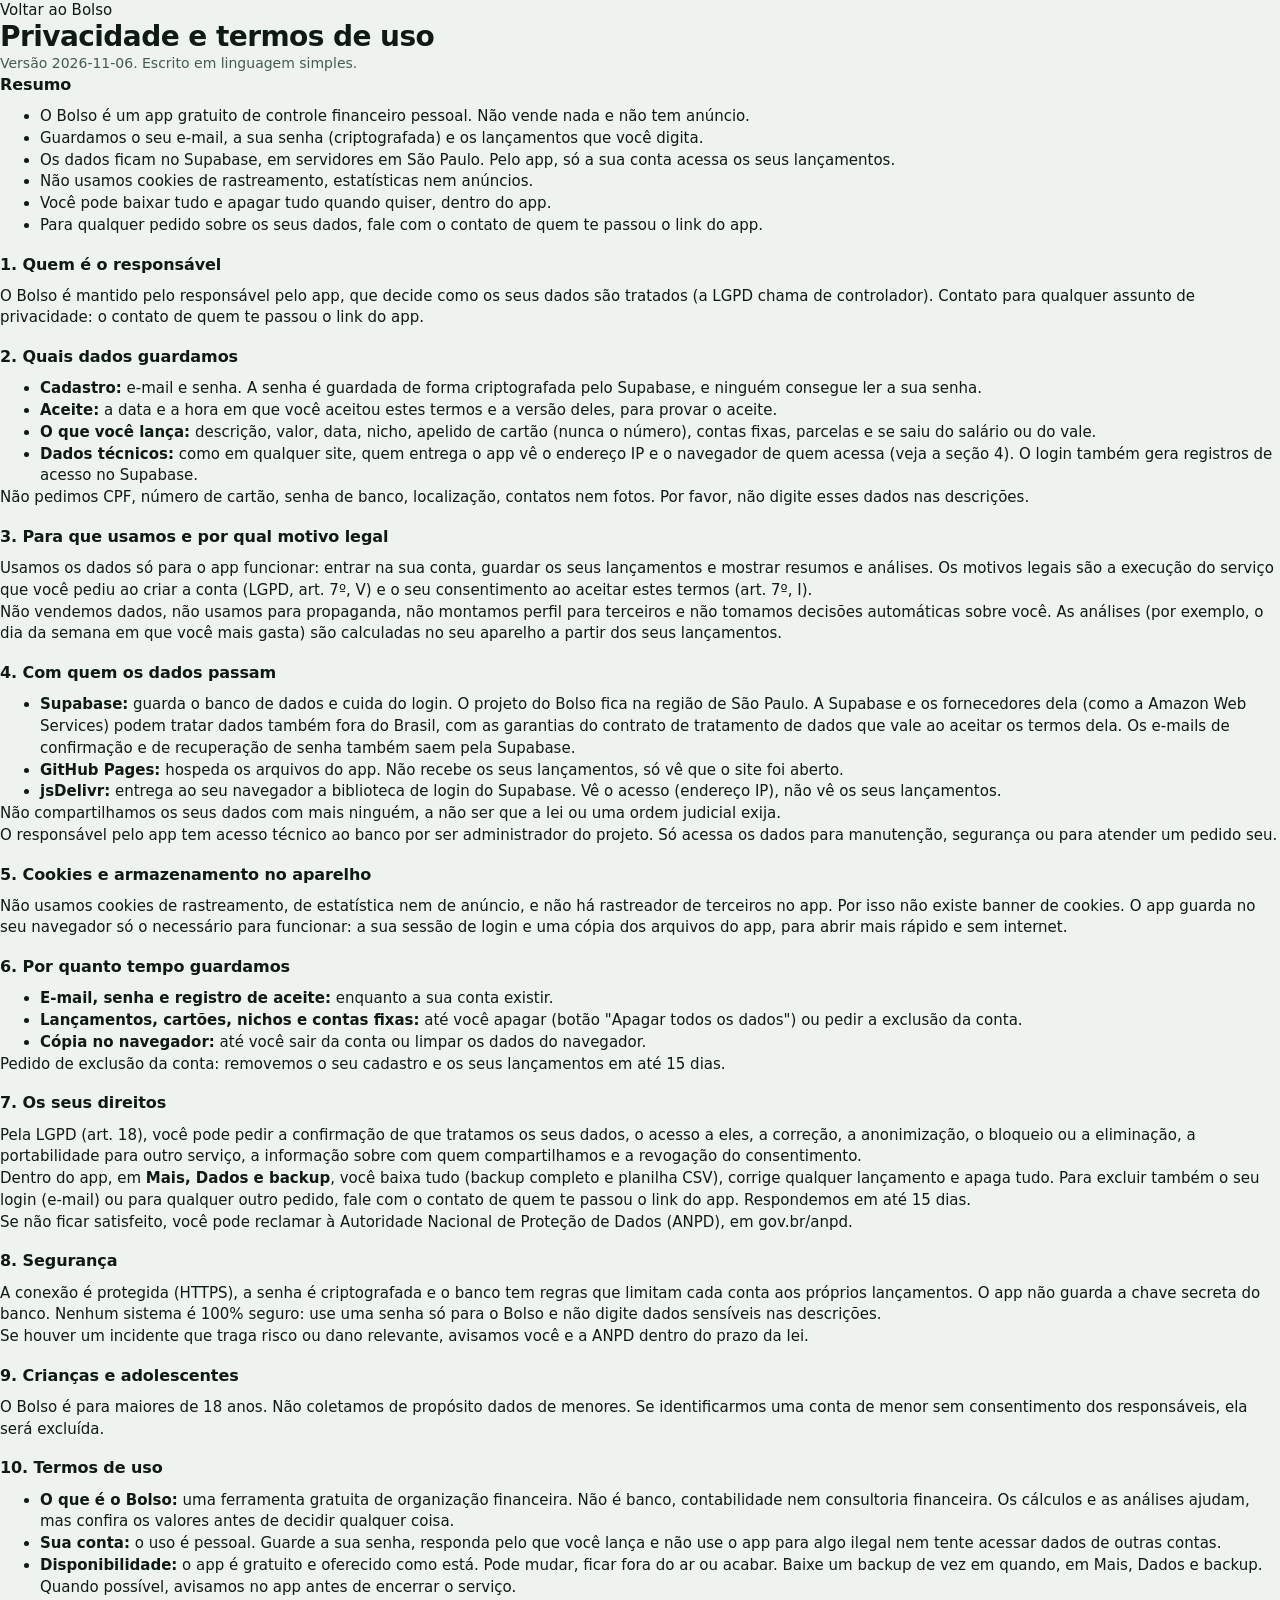
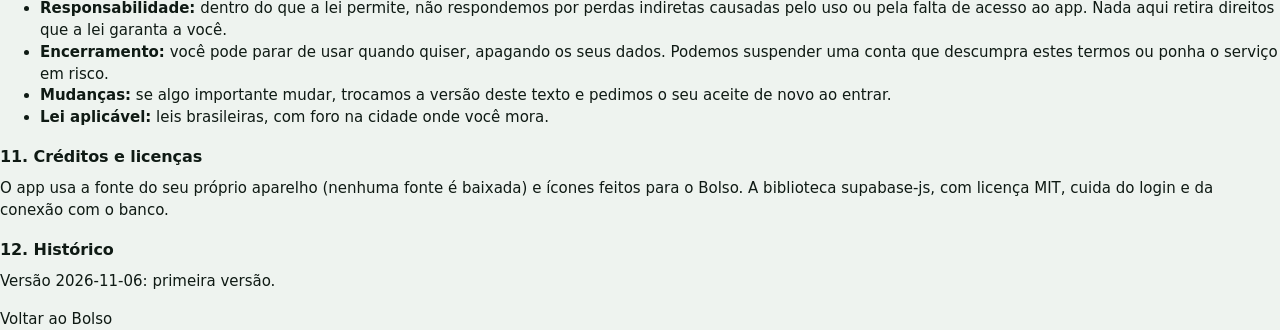
==== privacidade.html @ 1dc24808 "Privacidade e termos de uso: página nova Política de privacidade e termos em linguagem simples, com " ====
<!doctype html>
<html lang="pt-BR">
<head>
  <meta charset="utf-8">
  <meta name="viewport" content="width=device-width, initial-scale=1, viewport-fit=cover">
  <title>Privacidade e termos de uso, Bolso</title>
  <meta name="description" content="Como o Bolso trata os seus dados e as regras de uso do app.">
  <meta name="theme-color" content="#eef3ef" media="(prefers-color-scheme: light)">
  <meta name="theme-color" content="#0b1410" media="(prefers-color-scheme: dark)">
  <link rel="icon" href="icons/icon.svg" type="image/svg+xml">
  <link rel="stylesheet" href="styles.css">
</head>
<body data-state="app" class="doc-page">
  <main class="doc" id="conteudo">
    <p class="doc-back"><a href="./">Voltar ao Bolso</a></p>
    <h1>Privacidade e termos de uso</h1>
    <p class="muted-text">Versão <span id="versao">2026-11-06</span>. Escrito em linguagem simples.</p>

    <section class="doc-box" aria-labelledby="resumo">
      <h2 id="resumo">Resumo</h2>
      <ul>
        <li>O Bolso é um app gratuito de controle financeiro pessoal. Não vende nada e não tem anúncio.</li>
        <li>Guardamos o seu e-mail, a sua senha (criptografada) e os lançamentos que você digita.</li>
        <li>Os dados ficam no Supabase, em servidores em São Paulo. Pelo app, só a sua conta acessa os seus lançamentos.</li>
        <li>Não usamos cookies de rastreamento, estatísticas nem anúncios.</li>
        <li>Você pode baixar tudo e apagar tudo quando quiser, dentro do app.</li>
        <li>Para qualquer pedido sobre os seus dados, fale com <span class="contato">o contato de quem te passou o link do app</span>.</li>
      </ul>
    </section>

    <section aria-labelledby="s1">
      <h2 id="s1">1. Quem é o responsável</h2>
      <p>O Bolso é mantido pelo responsável pelo app, que decide como os seus dados são tratados (a LGPD chama de controlador). Contato para qualquer assunto de privacidade: <span class="contato">o contato de quem te passou o link do app</span>.</p>
    </section>

    <section aria-labelledby="s2">
      <h2 id="s2">2. Quais dados guardamos</h2>
      <ul>
        <li><b>Cadastro:</b> e-mail e senha. A senha é guardada de forma criptografada pelo Supabase, e ninguém consegue ler a sua senha.</li>
        <li><b>Aceite:</b> a data e a hora em que você aceitou estes termos e a versão deles, para provar o aceite.</li>
        <li><b>O que você lança:</b> descrição, valor, data, nicho, apelido de cartão (nunca o número), contas fixas, parcelas e se saiu do salário ou do vale.</li>
        <li><b>Dados técnicos:</b> como em qualquer site, quem entrega o app vê o endereço IP e o navegador de quem acessa (veja a seção 4). O login também gera registros de acesso no Supabase.</li>
      </ul>
      <p>Não pedimos CPF, número de cartão, senha de banco, localização, contatos nem fotos. Por favor, não digite esses dados nas descrições.</p>
    </section>

    <section aria-labelledby="s3">
      <h2 id="s3">3. Para que usamos e por qual motivo legal</h2>
      <p>Usamos os dados só para o app funcionar: entrar na sua conta, guardar os seus lançamentos e mostrar resumos e análises. Os motivos legais são a execução do serviço que você pediu ao criar a conta (LGPD, art. 7º, V) e o seu consentimento ao aceitar estes termos (art. 7º, I).</p>
      <p>Não vendemos dados, não usamos para propaganda, não montamos perfil para terceiros e não tomamos decisões automáticas sobre você. As análises (por exemplo, o dia da semana em que você mais gasta) são calculadas no seu aparelho a partir dos seus lançamentos.</p>
    </section>

    <section aria-labelledby="s4">
      <h2 id="s4">4. Com quem os dados passam</h2>
      <ul>
        <li><b>Supabase:</b> guarda o banco de dados e cuida do login. O projeto do Bolso fica na região de São Paulo. A Supabase e os fornecedores dela (como a Amazon Web Services) podem tratar dados também fora do Brasil, com as garantias do contrato de tratamento de dados que vale ao aceitar os termos dela. Os e-mails de confirmação e de recuperação de senha também saem pela Supabase.</li>
        <li><b>GitHub Pages:</b> hospeda os arquivos do app. Não recebe os seus lançamentos, só vê que o site foi aberto.</li>
        <li><b>jsDelivr:</b> entrega ao seu navegador a biblioteca de login do Supabase. Vê o acesso (endereço IP), não vê os seus lançamentos.</li>
      </ul>
      <p>Não compartilhamos os seus dados com mais ninguém, a não ser que a lei ou uma ordem judicial exija.</p>
      <p>O responsável pelo app tem acesso técnico ao banco por ser administrador do projeto. Só acessa os dados para manutenção, segurança ou para atender um pedido seu.</p>
    </section>

    <section aria-labelledby="s5">
      <h2 id="s5">5. Cookies e armazenamento no aparelho</h2>
      <p>Não usamos cookies de rastreamento, de estatística nem de anúncio, e não há rastreador de terceiros no app. Por isso não existe banner de cookies. O app guarda no seu navegador só o necessário para funcionar: a sua sessão de login e uma cópia dos arquivos do app, para abrir mais rápido e sem internet.</p>
    </section>

    <section aria-labelledby="s6">
      <h2 id="s6">6. Por quanto tempo guardamos</h2>
      <ul>
        <li><b>E-mail, senha e registro de aceite:</b> enquanto a sua conta existir.</li>
        <li><b>Lançamentos, cartões, nichos e contas fixas:</b> até você apagar (botão "Apagar todos os dados") ou pedir a exclusão da conta.</li>
        <li><b>Cópia no navegador:</b> até você sair da conta ou limpar os dados do navegador.</li>
      </ul>
      <p>Pedido de exclusão da conta: removemos o seu cadastro e os seus lançamentos em até 15 dias.</p>
    </section>

    <section aria-labelledby="s7">
      <h2 id="s7">7. Os seus direitos</h2>
      <p>Pela LGPD (art. 18), você pode pedir a confirmação de que tratamos os seus dados, o acesso a eles, a correção, a anonimização, o bloqueio ou a eliminação, a portabilidade para outro serviço, a informação sobre com quem compartilhamos e a revogação do consentimento.</p>
      <p>Dentro do app, em <b>Mais, Dados e backup</b>, você baixa tudo (backup completo e planilha CSV), corrige qualquer lançamento e apaga tudo. Para excluir também o seu login (e-mail) ou para qualquer outro pedido, fale com <span class="contato">o contato de quem te passou o link do app</span>. Respondemos em até 15 dias.</p>
      <p>Se não ficar satisfeito, você pode reclamar à Autoridade Nacional de Proteção de Dados (ANPD), em gov.br/anpd.</p>
    </section>

    <section aria-labelledby="s8">
      <h2 id="s8">8. Segurança</h2>
      <p>A conexão é protegida (HTTPS), a senha é criptografada e o banco tem regras que limitam cada conta aos próprios lançamentos. O app não guarda a chave secreta do banco. Nenhum sistema é 100% seguro: use uma senha só para o Bolso e não digite dados sensíveis nas descrições.</p>
      <p>Se houver um incidente que traga risco ou dano relevante, avisamos você e a ANPD dentro do prazo da lei.</p>
    </section>

    <section aria-labelledby="s9">
      <h2 id="s9">9. Crianças e adolescentes</h2>
      <p>O Bolso é para maiores de 18 anos. Não coletamos de propósito dados de menores. Se identificarmos uma conta de menor sem consentimento dos responsáveis, ela será excluída.</p>
    </section>

    <section aria-labelledby="s10">
      <h2 id="s10">10. Termos de uso</h2>
      <ul>
        <li><b>O que é o Bolso:</b> uma ferramenta gratuita de organização financeira. Não é banco, contabilidade nem consultoria financeira. Os cálculos e as análises ajudam, mas confira os valores antes de decidir qualquer coisa.</li>
        <li><b>Sua conta:</b> o uso é pessoal. Guarde a sua senha, responda pelo que você lança e não use o app para algo ilegal nem tente acessar dados de outras contas.</li>
        <li><b>Disponibilidade:</b> o app é gratuito e oferecido como está. Pode mudar, ficar fora do ar ou acabar. Baixe um backup de vez em quando, em Mais, Dados e backup. Quando possível, avisamos no app antes de encerrar o serviço.</li>
        <li><b>Responsabilidade:</b> dentro do que a lei permite, não respondemos por perdas indiretas causadas pelo uso ou pela falta de acesso ao app. Nada aqui retira direitos que a lei garanta a você.</li>
        <li><b>Encerramento:</b> você pode parar de usar quando quiser, apagando os seus dados. Podemos suspender uma conta que descumpra estes termos ou ponha o serviço em risco.</li>
        <li><b>Mudanças:</b> se algo importante mudar, trocamos a versão deste texto e pedimos o seu aceite de novo ao entrar.</li>
        <li><b>Lei aplicável:</b> leis brasileiras, com foro na cidade onde você mora.</li>
      </ul>
    </section>

    <section aria-labelledby="s11">
      <h2 id="s11">11. Créditos e licenças</h2>
      <p>O app usa a fonte do seu próprio aparelho (nenhuma fonte é baixada) e ícones feitos para o Bolso. A biblioteca supabase-js, com licença MIT, cuida do login e da conexão com o banco.</p>
    </section>

    <section aria-labelledby="s12">
      <h2 id="s12">12. Histórico</h2>
      <p>Versão 2026-11-06: primeira versão.</p>
    </section>

    <p class="doc-back"><a href="./">Voltar ao Bolso</a></p>
  </main>

  <script src="config.js"></script>
  <script src="js/domain.js"></script>
  <script>
    (function () {
      var cfg = window.APP_CONFIG || {};
      var v = window.Fin && window.Fin.TERMS_VERSION;
      if (v) document.getElementById('versao').textContent = v;
      var mail = String(cfg.CONTACT_EMAIL || '').trim();
      if (/^\S+@\S+\.\S+$/.test(mail)) {
        document.querySelectorAll('.contato').forEach(function (el) {
          var a = document.createElement('a');
          a.href = 'mailto:' + mail;
          a.textContent = mail;
          el.replaceWith(a);
        });
      }
    })();
  </script>
</body>
</html>
---- styles.css ----
/* Bolso: styles.css
   Visual de extrato: números grandes, linhas finas, cartões brancos sobre fundo esverdeado.
   Verde = a marca do app. Azul = Salário, laranja = Vale. Claro e escuro seguem o ajuste do aparelho. */

:root {
  color-scheme: light dark;
  --bg: #eef3ef;
  --surface: #ffffff;
  --ink: #0f1a14;
  --ink2: #475a4e;
  --muted: #6b7d71;
  --line: #dbe5de;
  --axis: #bccbc1;
  --brand: #1d7a52;
  --on-brand: #ffffff;
  --brand-deep: #0f3d2c;
  --brand-mid: #145c3f;
  --src-salario: #2a78d6;
  --src-vale: #eb6834;
  --src-outra: #6b7d71;
  --critical: #c93434;
  --good: #17703f;
  --warn: #b8470f;
  --focus: #1d7a52;
  --shadow: 0 1px 2px rgba(15, 26, 20, .10);
}
@media (prefers-color-scheme: dark) {
  :root {
    --bg: #0b1410;
    --surface: #13201a;
    --ink: #e8f1ec;
    --ink2: #b2c4b9;
    --muted: #7f9488;
    --line: #223229;
    --axis: #2d4036;
    --brand: #46b784;
    --on-brand: #04130b;
    --brand-deep: #0a2a1f;
    --brand-mid: #145038;
    --src-salario: #3987e5;
    --src-vale: #d95926;
    --critical: #f08080;
    --good: #52c78f;
    --warn: #ec835a;
    --focus: #46b784;
    --shadow: 0 1px 2px rgba(0, 0, 0, .5);
  }
}

*, *::before, *::after { box-sizing: border-box; }
* { margin: 0; }
html { -webkit-text-size-adjust: 100%; }
body {
  font: 15px/1.45 system-ui, -apple-system, "Segoe UI", Roboto, "Helvetica Neue", sans-serif;
  background: var(--bg);
  color: var(--ink);
  min-height: 100dvh;
  overflow-x: hidden;
  -webkit-font-smoothing: antialiased;
}
button, input, select { font: inherit; color: inherit; }
button { cursor: pointer; -webkit-tap-highlight-color: transparent; }
button:disabled { cursor: default; opacity: .5; }
a { color: inherit; text-decoration: none; }
:focus-visible { outline: 2px solid var(--focus); outline-offset: 2px; border-radius: 6px; }
.sr { position: absolute; width: 1px; height: 1px; overflow: hidden; clip: rect(0 0 0 0); white-space: nowrap; }
.num { font-variant-numeric: tabular-nums; }
[hidden] { display: none !important; }

h1 { font-size: 28px; line-height: 1.1; font-weight: 700; letter-spacing: -.02em; }
h2 { font-size: 16px; font-weight: 650; letter-spacing: -.005em; }
.muted-text { color: var(--ink2); font-size: 14px; }
.lead { margin-bottom: 16px; }
.loading { text-align: center; padding: 64px 0; color: var(--ink2); }

/* ---------- Estrutura ---------- */
.app { min-height: 100dvh; }
.main { width: 100%; max-width: 720px; margin: 0 auto; padding: 18px 20px calc(104px + env(safe-area-inset-bottom)); }
body:not([data-state="app"]) :is(.side, .tabbar) { display: none; }
.side { display: none; }

.tabbar {
  position: fixed; left: 0; right: 0; bottom: 0; z-index: 5;
  display: grid; grid-template-columns: repeat(5, 1fr); align-items: center;
  height: calc(62px + env(safe-area-inset-bottom)); padding-bottom: env(safe-area-inset-bottom);
  background: color-mix(in srgb, var(--surface) 92%, transparent);
  -webkit-backdrop-filter: blur(14px); backdrop-filter: blur(14px);
  border-top: 1px solid var(--line);
}
.tab {
  position: relative; display: flex; flex-direction: column; align-items: center; justify-content: center; gap: 3px;
  height: 100%; min-width: 0; font-size: 11px; font-weight: 500; color: var(--ink2); background: none; border: 0;
}
.tab .ic { width: 22px; height: 22px; }
.tab[aria-current="page"] { color: var(--brand); font-weight: 650; }
.tab[aria-current="page"]::before { content: ""; position: absolute; top: 0; width: 26px; height: 3px; border-radius: 0 0 3px 3px; background: var(--brand); }
.tab.fab .circle {
  display: grid; place-items: center; width: 52px; height: 52px; margin-top: -20px; border-radius: 50%;
  background: var(--brand); color: var(--on-brand); box-shadow: 0 6px 16px color-mix(in srgb, var(--brand) 45%, transparent);
}
.tab.fab .circle .ic { width: 26px; height: 26px; stroke-width: 2.2; }

@media (min-width: 900px) {
  .app { display: grid; grid-template-columns: 248px minmax(0, 1fr); }
  body:not([data-state="app"]) .app { display: block; }
  .tabbar { display: none !important; }
  .side {
    position: sticky; top: 0; height: 100dvh; display: flex; flex-direction: column; gap: 18px;
    padding: 28px 20px; background: var(--brand-deep); color: #eaf5ee;
  }
  .main { max-width: 1240px; padding: 34px 48px 64px; margin: 0 auto; }
  .cols-2 { display: grid; grid-template-columns: minmax(0, 1.05fr) minmax(0, .95fr); gap: 0 24px; align-items: start; }
  .toast { bottom: 28px !important; }
}
.brand { display: flex; align-items: center; gap: 10px; font-size: 22px; font-weight: 700; letter-spacing: -.02em; }
.brand-mark { width: 30px; height: 30px; }
.brand-mark.big { width: 56px; height: 56px; margin-bottom: 14px; }
.side nav { display: grid; gap: 4px; }
.side-link { display: flex; align-items: center; gap: 12px; padding: 10px 12px; border-radius: 12px; color: #cfe0d5; font-weight: 500; }
.side-link:hover { background: rgba(255, 255, 255, .08); }
.side-link[aria-current="page"] { background: rgba(255, 255, 255, .15); color: #fff; font-weight: 650; }
.side-foot { margin-top: auto; font-size: 12px; color: #b7cbbf; overflow-wrap: anywhere; }

/* ---------- Ícones, pontos, botões ---------- */
.ic { width: 22px; height: 22px; flex: none; fill: none; stroke: currentColor; stroke-width: 1.8; stroke-linecap: round; stroke-linejoin: round; }
.ic.sm { width: 18px; height: 18px; }
.ic.xs { width: 15px; height: 15px; stroke-width: 2.2; }
.ic.end { margin-left: auto; color: var(--muted); }
.dot { display: inline-block; flex: none; width: 10px; height: 10px; border-radius: 50%; background: var(--c); }
.dot.lg { width: 16px; height: 16px; }

.icon-btn {
  display: grid; place-items: center; width: 44px; height: 44px; flex: none; border-radius: 12px;
  background: var(--surface); border: 1px solid var(--line);
}
.icon-btn:disabled { opacity: .35; }
.link-btn { background: none; border: 0; padding: 6px 0; min-height: 32px; font-size: 14px; font-weight: 600; text-decoration: underline; text-underline-offset: 3px; text-align: left; }
.btn {
  display: inline-flex; align-items: center; justify-content: center; gap: 8px; min-height: 48px; padding: 0 18px;
  border-radius: 14px; border: 1px solid var(--line); background: var(--surface); font-weight: 600; text-align: center;
}
.btn.primary { background: var(--brand); color: var(--on-brand); border-color: var(--brand); }
.btn.danger { background: var(--critical); color: #fff; border-color: var(--critical); }
.btn.danger-text { background: none; border-color: transparent; color: var(--critical); }
.btn.ghost { background: none; border-color: transparent; color: var(--ink2); }
.btn.small { min-height: 38px; padding: 0 14px; font-size: 14px; border-radius: 12px; }
.btn.wide { width: 100%; }
.stack { display: grid; gap: 10px; }

.seg { display: grid; grid-auto-flow: column; grid-auto-columns: 1fr; gap: 3px; padding: 3px; margin: 0 0 16px; border-radius: 14px; background: color-mix(in srgb, var(--ink) 7%, var(--bg)); }
.seg button { min-height: 42px; padding: 4px 6px; border: 0; border-radius: 11px; background: none; font-size: 14px; font-weight: 600; color: var(--ink2); line-height: 1.2; }
.seg button[aria-pressed="true"] { background: var(--surface); color: var(--ink); box-shadow: var(--shadow); }

/* ---------- Cabeçalho ---------- */
.head { display: flex; align-items: flex-start; justify-content: space-between; gap: 12px; margin-bottom: 22px; }
.head-title { min-width: 0; }
.head h1 .yr { color: var(--ink2); font-weight: 500; }
.head.sub { align-items: center; }
.head.sub h1 { flex: 1; font-size: 22px; }
.mnav { display: flex; gap: 8px; flex: none; }

/* ---------- Seções ---------- */
section { margin: 0 0 16px; }
section > h2, .sec-head h2 { margin-bottom: 10px; }
.sec-head { display: flex; align-items: baseline; justify-content: space-between; gap: 12px; }
.sec-head .link-btn { flex: none; }
.h-sub { margin: 22px 0 10px; }
.plain { padding-top: 18px; border-top: 1px solid var(--line); }
.plain > * + * { margin-top: 10px; }
.danger-zone h2 { color: var(--critical); }
.version { text-align: center; color: var(--muted); font-size: 12px; margin-top: 24px; }
.note { margin-top: 10px; font-size: 13px; color: var(--ink2); }
.callout { padding: 12px 14px; border-radius: 12px; background: color-mix(in srgb, var(--ink) 5%, var(--bg)); font-size: 14px; color: var(--ink2); margin: 0 0 16px; }
.callout .link-btn { display: inline; padding: 0; min-height: 0; }
.empty-box { padding: 28px 16px; text-align: center; color: var(--ink2); border: 1px dashed var(--axis); border-radius: 16px; margin: 16px 0; }
.empty-line { color: var(--ink2); font-size: 14px; }
.range-note { margin: -4px 0 18px; color: var(--ink2); font-size: 14px; }

/* ---------- Número principal ---------- */
.hero-block { padding-bottom: 22px; border-bottom: 1px solid var(--line); }
.lbl { display: flex; align-items: center; gap: 6px; font-size: 14px; color: var(--ink2); }
.hero { font-size: clamp(40px, 13.5vw, 64px); line-height: 1.04; font-weight: 650; letter-spacing: -.03em; margin: 2px 0 16px; overflow-wrap: anywhere; }
.hero small { font-size: .42em; font-weight: 600; color: var(--ink2); margin-right: .22em; letter-spacing: 0; }
.hero.long { font-size: clamp(30px, 10.5vw, 52px); }
.hero.neg, .neg { color: var(--critical); }
.trio { display: grid; grid-template-columns: repeat(auto-fit, minmax(118px, 1fr)); gap: 12px 16px; }
.trio dt { font-size: 13px; color: var(--ink2); }
.trio dd { margin: 0; font-size: 16px; font-weight: 650; }

/* ---------- Salário e vale ---------- */
.env { padding: 12px 0 14px; border-bottom: 1px solid var(--line); }
.env:first-child { padding-top: 4px; }
.env-top { display: flex; align-items: center; justify-content: space-between; gap: 12px; }
.env-name { display: flex; align-items: center; gap: 8px; }
.env-left { display: inline-flex; align-items: center; gap: 4px; font-weight: 650; text-align: right; }
.meter { height: 8px; margin: 10px 0 8px; border-radius: 999px; overflow: hidden; background: color-mix(in srgb, var(--c) 18%, var(--bg)); }
.meter i { display: block; height: 100%; border-radius: 999px; background: var(--c); }
.env-sub { font-size: 13px; color: var(--ink2); }

/* ---------- Contas para pagar ---------- */
.due { list-style: none; padding: 0; border-top: 1px solid var(--line); }
.due-row { display: grid; grid-template-columns: 44px minmax(0, 1fr) auto; align-items: center; column-gap: 6px; padding: 6px 0; border-bottom: 1px solid var(--line); }
.check { width: 44px; height: 44px; display: grid; place-items: center; background: none; border: 0; }
.check::before { content: ""; width: 24px; height: 24px; border-radius: 50%; border: 2px solid var(--ink2); }
.check:hover::before { background: color-mix(in srgb, var(--ink) 10%, transparent); }
.due-main { display: grid; gap: 1px; min-width: 0; cursor: pointer; padding: 6px 0; }
.due-desc { font-weight: 600; overflow-wrap: anywhere; }
.due-when { display: flex; align-items: center; gap: 4px; font-size: 13px; color: var(--ink2); }
.due-when.late { color: var(--critical); font-weight: 600; }
.due-amt { font-weight: 650; }

/* ---------- Ranking ---------- */
.rank { list-style: none; padding: 0; }
.rank-row { padding: 9px 0; }
.rank-top { display: flex; align-items: center; gap: 10px; }
.rank-label { flex: 1; min-width: 0; display: flex; align-items: center; gap: 10px; }
.rank-name { min-width: 0; overflow-wrap: anywhere; }
.rank-val { font-weight: 650; flex: none; }
.rank-pct { flex: none; width: 40px; text-align: right; font-size: 13px; color: var(--ink2); }
.rank-bar { height: 8px; margin-top: 7px; }
.rank-bar i { display: block; height: 100%; min-width: 2px; border-radius: 0 4px 4px 0; background: var(--muted); }
.rank-bar i.top { background: var(--ink); }
.ico { display: grid; place-items: center; flex: none; width: 40px; height: 40px; border-radius: 12px; font-size: 20px; line-height: 1; background: color-mix(in srgb, var(--ink) 6%, var(--bg)); }
.ico .ic { width: 20px; height: 20px; }
.ico.sm { width: 30px; height: 30px; border-radius: 9px; font-size: 16px; }

/* ---------- Colunas (evolução) ---------- */
.cols { margin-top: 10px; }
.cols-plot { position: relative; height: 188px; margin-left: 42px; padding-top: 14px; }
.cols-line { position: absolute; left: 0; right: 0; height: 0; border-top: 1px solid var(--line); }
.cols-line:first-child { top: 14px; }
.cols-line span { position: absolute; right: calc(100% + 8px); top: 0; transform: translateY(-50%); font-size: 11px; color: var(--ink2); white-space: nowrap; }
.cols-bars { position: absolute; inset: 14px 0 0 0; display: grid; grid-template-columns: repeat(var(--n), 1fr); }
.col { position: relative; display: flex; align-items: flex-end; justify-content: center; height: 100%; padding: 0; border: 0; background: none; }
.col i { display: block; width: min(24px, 70%); height: var(--h); border-radius: 4px 4px 0 0; background: var(--muted); }
.col.hi i { background: var(--ink); }
.col b { position: absolute; bottom: calc(var(--h) + 4px); left: 50%; transform: translateX(-50%); font-size: 12px; font-weight: 650; white-space: nowrap; }
.col::after {
  content: attr(data-tip); position: absolute; bottom: calc(var(--h) + 26px); left: 50%; transform: translateX(-50%);
  padding: 6px 10px; border-radius: 8px; background: var(--ink); color: var(--bg); font-size: 12px; white-space: nowrap;
  opacity: 0; pointer-events: none; z-index: 2;
}
.col:first-child::after { left: 0; transform: none; }
.col:last-child::after { left: auto; right: 0; transform: none; }
.col:hover::after, .col:focus::after { opacity: 1; }
.cols-x { margin-left: 42px; }
.cols-x-in { display: grid; grid-template-columns: repeat(var(--n), 1fr); margin-top: 6px; text-align: center; font-size: 11px; color: var(--ink2); }
.cols-x-in .hi { color: var(--ink); font-weight: 650; }
@media (max-width: 520px) { .cols.dense .cols-x-in span:nth-child(even) { visibility: hidden; } }

details.tbl { margin-top: 12px; }
details.tbl summary { font-size: 13px; color: var(--ink2); cursor: pointer; min-height: 32px; display: flex; align-items: center; }
details.tbl table { width: 100%; border-collapse: collapse; font-size: 14px; }
details.tbl th { text-align: left; font-weight: 600; color: var(--ink2); padding: 6px 0; font-size: 13px; }
details.tbl td { padding: 8px 0; border-top: 1px solid var(--line); }
.r { text-align: right; }

/* ---------- Observações, legenda, barra dividida ---------- */
.insights { list-style: none; padding: 0; border-top: 1px solid var(--line); }
.ins { display: grid; grid-template-columns: 22px minmax(0, 1fr); gap: 10px; padding: 11px 0; border-bottom: 1px solid var(--line); font-size: 14px; }
.ins .ic { margin-top: 1px; color: var(--ink2); }
.ins.good .ic { color: var(--good); }
.ins.warn .ic { color: var(--warn); }
.seg-bar { display: flex; gap: 2px; height: 8px; border-radius: 999px; overflow: hidden; margin: 4px 0 12px; }
.seg-bar i { display: block; min-width: 4px; }
.legend { list-style: none; padding: 0; }
.legend li { display: grid; grid-template-columns: 10px minmax(0, 1fr) auto 42px; align-items: center; gap: 10px; padding: 6px 0; }
.legend .pct { text-align: right; font-size: 13px; color: var(--ink2); }
.sm-gap { margin-top: 8px; }

/* ---------- Extrato ---------- */
.filters { display: grid; grid-template-columns: 1fr 1fr; gap: 10px; margin-bottom: 10px; }
.sel span { display: block; font-size: 12px; color: var(--ink2); margin-bottom: 3px; }
select, input[type="search"], input[type="text"], input[type="email"], input[type="password"], input[type="number"], input[type="date"], input:not([type]) {
  width: 100%; min-height: 46px; padding: 0 12px; font-size: 16px; border-radius: 12px; border: 1px solid var(--line); background: var(--surface); appearance: none; -webkit-appearance: none;
}
select { background-image: linear-gradient(45deg, transparent 50%, var(--ink2) 50%), linear-gradient(135deg, var(--ink2) 50%, transparent 50%); background-position: calc(100% - 18px) 20px, calc(100% - 13px) 20px; background-size: 5px 5px; background-repeat: no-repeat; padding-right: 32px; text-overflow: ellipsis; }
input[type="date"] { min-width: 0; }
.search { display: block; margin-bottom: 4px; }
input.bad, .money:has(input.bad) { border-color: var(--critical); }
.sum-line { display: flex; flex-wrap: wrap; gap: 4px 16px; margin: 18px 0 0; font-size: 14px; color: var(--ink2); }
.day h3 { display: flex; justify-content: space-between; gap: 12px; margin-top: 22px; padding-bottom: 6px; border-bottom: 1px solid var(--axis); font-size: 13px; font-weight: 600; color: var(--ink2); }
.tx { display: grid; grid-template-columns: 40px minmax(0, 1fr) auto; align-items: center; gap: 12px; padding: 12px 0; border-bottom: 1px solid var(--line); cursor: pointer; }
.tx-main { display: grid; gap: 5px; min-width: 0; }
.tx-desc { font-weight: 600; overflow-wrap: anywhere; }
.tx-meta { display: flex; flex-wrap: wrap; gap: 5px; }
.chip { display: inline-flex; align-items: center; gap: 5px; max-width: 100%; padding: 1px 8px; border-radius: 999px; border: 1px solid var(--line); background: var(--surface); font-size: 12px; line-height: 1.6; color: var(--ink2); overflow-wrap: anywhere; }
.chip .dot { width: 8px; height: 8px; }
.tx-side { display: grid; justify-items: end; gap: 6px; }
.tx-side b { font-weight: 650; }
.tx-side b.in { color: var(--good); }
.pill { position: relative; display: inline-flex; align-items: center; gap: 4px; min-height: 28px; padding: 0 10px; border-radius: 999px; border: 1px solid var(--line); background: none; font-size: 12px; font-weight: 600; white-space: nowrap; }
.pill::after { content: ""; position: absolute; inset: -9px -6px; }
.pill.ok { color: var(--good); border-color: color-mix(in srgb, var(--good) 40%, var(--line)); }
.pill.pend { border: 1px dashed var(--ink2); }
.pill.skip { color: var(--muted); }
.is-skipped .tx-desc, .is-skipped .tx-side b { text-decoration: line-through; }
.is-skipped { opacity: .6; }

/* ---------- Listas de Mais ---------- */
.list { border-top: 1px solid var(--line); margin-bottom: 8px; }
.list-item, .start-item { display: grid; grid-template-columns: 40px minmax(0, 1fr) auto; align-items: center; gap: 12px; width: 100%; padding: 12px 0; text-align: left; background: none; border: 0; border-bottom: 1px solid var(--line); }
.start-item { grid-template-columns: 40px minmax(0, 1fr) 22px; }
.list-item.off { opacity: .55; }
.list-item.static { cursor: default; }
.li-text b, .start-item b { display: block; font-weight: 600; overflow-wrap: anywhere; }
.li-text small, .start-item small { display: block; font-size: 13px; color: var(--ink2); overflow-wrap: anywhere; }
.start { margin-bottom: 26px; }
.start .start-list { border-top: 1px solid var(--line); margin-top: 12px; }
.tags { display: flex; flex-wrap: wrap; gap: 8px; }
.tag { display: inline-flex; align-items: center; gap: 6px; padding: 6px 12px; border-radius: 999px; border: 1px solid var(--line); background: var(--surface); font-size: 14px; }

/* ---------- Janelas e formulários ---------- */
dialog { border: 0; padding: 0; color: inherit; background: var(--surface); max-width: none; }
dialog::backdrop { background: rgba(11, 11, 11, .5); }
#sheet, #ask { position: fixed; inset: auto 0 0 0; margin: 0; width: 100%; max-height: 92dvh; overflow: auto; border-radius: 22px 22px 0 0; animation: up .2s ease-out; }
@keyframes up { from { transform: translateY(24px); opacity: 0; } to { transform: none; opacity: 1; } }
@media (min-width: 700px) {
  #sheet, #ask { inset: 0; margin: auto; width: 520px; max-height: 90dvh; height: fit-content; border-radius: 22px; }
}
body:has(dialog[open]) { overflow: hidden; }
.sheet-body { padding: 18px 20px calc(26px + env(safe-area-inset-bottom)); }
.sheet-head { display: flex; align-items: center; justify-content: space-between; gap: 12px; margin-bottom: 16px; }
.sheet-title { font-size: 20px; font-weight: 700; letter-spacing: -.01em; margin-bottom: 8px; }
.sheet-head .sheet-title { margin: 0; }
.sheet-actions { display: grid; gap: 10px; margin-top: 10px; }
.field { display: block; margin: 0 0 16px; }
.field > span:first-child { display: block; margin-bottom: 6px; font-size: 13px; font-weight: 600; color: var(--ink2); }
.money { display: flex; align-items: center; gap: 8px; padding: 0 14px; border: 1px solid var(--line); border-radius: 14px; background: var(--surface); }
.money:focus-within { border-color: var(--ink2); }
.money i { font-style: normal; font-weight: 600; color: var(--ink2); }
.money input { border: 0; background: none; min-height: 60px; padding: 0; font-size: 28px; font-weight: 650; letter-spacing: -.01em; }
.money input:focus-visible { outline: none; }
.opts { display: flex; flex-wrap: wrap; gap: 8px; }
.opts:not(.row) { max-height: 196px; overflow: auto; padding: 2px; margin: -2px; }
.opt { display: inline-flex; align-items: center; gap: 7px; min-height: 40px; padding: 0 13px; border-radius: 999px; border: 1px solid var(--line); background: var(--surface); font-size: 14px; max-width: 100%; text-align: left; }
.opt[aria-pressed="true"] { background: var(--ink); color: var(--bg); border-color: var(--ink); }
.opt.add { border-style: dashed; color: var(--ink2); }
.opt.emoji { width: 46px; justify-content: center; padding: 0; font-size: 22px; }
.opt .e { font-size: 17px; line-height: 1; }
.swatches { display: flex; flex-wrap: wrap; gap: 12px; }
.sw { width: 36px; height: 36px; border-radius: 50%; border: 0; background: var(--c); }
.sw[aria-pressed="true"] { box-shadow: 0 0 0 3px var(--surface), 0 0 0 5px var(--ink); }
.check-row { display: flex; align-items: center; gap: 12px; min-height: 48px; margin: 0 0 8px; }
.check-row input { width: 22px; height: 22px; flex: none; accent-color: var(--ink); }
.hint { margin: -6px 0 16px; font-size: 13px; color: var(--ink2); }
.form-err { min-height: 20px; margin: 0 0 8px; color: var(--critical); font-size: 14px; font-weight: 600; }

/* ---------- Login ---------- */
.auth { max-width: 380px; margin: 7vh auto 0; }
.auth h1 { margin-bottom: 6px; }
.auth form { margin-top: 22px; }
.auth-links { display: flex; justify-content: space-between; gap: 12px; margin-top: 14px; }

/* ---------- Aviso rápido ---------- */
.toast {
  position: fixed; left: 50%; bottom: calc(86px + env(safe-area-inset-bottom)); top: auto; right: auto; transform: translateX(-50%);
  max-width: calc(100% - 32px); width: max-content; margin: 0; padding: 12px 16px; border: 0; border-radius: 12px;
  background: var(--ink); color: var(--bg); font-size: 14px; font-weight: 500; text-align: center;
  opacity: 0; pointer-events: none; transition: opacity .18s; z-index: 50; overflow: visible;
}
.toast.show { opacity: 1; }
.toast.err { background: var(--critical); color: #fff; }
.toast:not(.show) { visibility: hidden; }

@media (prefers-reduced-motion: reduce) {
  *, *::before, *::after { animation: none !important; transition: none !important; }
}
@media print { .tabbar, .side, .toast { display: none; } }

/* ---------- Tema verde: cartões e destaques ---------- */
.main section { background: var(--surface); border: 1px solid var(--line); border-radius: 18px; padding: 18px 18px 8px; box-shadow: var(--shadow); }
.main section.hero-block { padding: 22px 20px 20px; border: 0; color: #fff; background: linear-gradient(135deg, var(--brand-deep) 0%, var(--brand-mid) 100%); }
.hero-block .lbl, .hero-block .trio dt, .hero-block .hero small, .hero-block .note { color: rgba(255, 255, 255, .84); }
.hero-block .hero, .hero-block .trio dd { color: #fff; }
.hero-block .hero.neg, .hero-block .neg { color: #ffc9c0; }
.main section.day h3 { margin-top: 0; }
.due, .list, .insights, .start .start-list { border-top: 0; }
.due-row:last-child, .tx:last-child, .list-item:last-child, .start-item:last-child, .ins:last-child, .env:last-child { border-bottom: 0; }
.ico { background: color-mix(in srgb, var(--brand) 10%, var(--surface)); }
.meter { background: color-mix(in srgb, var(--c) 18%, var(--surface)); }
.rank-bar i, .col i { background: color-mix(in srgb, var(--brand) 40%, var(--surface)); }
.rank-bar i.top, .col.hi i { background: var(--brand); }
.opt[aria-pressed="true"] { background: var(--brand); color: var(--on-brand); border-color: var(--brand); }
.check-row input { accent-color: var(--brand); }
.money:focus-within { border-color: var(--brand); }
.sw[aria-pressed="true"] { box-shadow: 0 0 0 3px var(--surface), 0 0 0 5px var(--brand); }
.callout { background: color-mix(in srgb, var(--brand) 9%, var(--surface)); }
.btn.primary:hover { filter: brightness(1.08); }
.side .btn.primary { background: #dff3e7; color: #0f3d2c; border-color: #dff3e7; }
.auth { padding: 28px 24px 24px; background: var(--surface); border: 1px solid var(--line); border-radius: 22px; box-shadow: var(--shadow); }

/* ---------- Análises: dia da semana e parte do mês ---------- */
.when-lead { margin: -2px 0 8px; font-weight: 600; }
.when-few { display: flex; align-items: flex-start; gap: 8px; margin: 6px 0 4px; font-size: 13px; color: var(--ink2); }
.when-few .ic { flex: none; margin-top: 1px; }
.when-note { margin: 8px 0 12px; font-size: 12px; color: var(--ink2); }
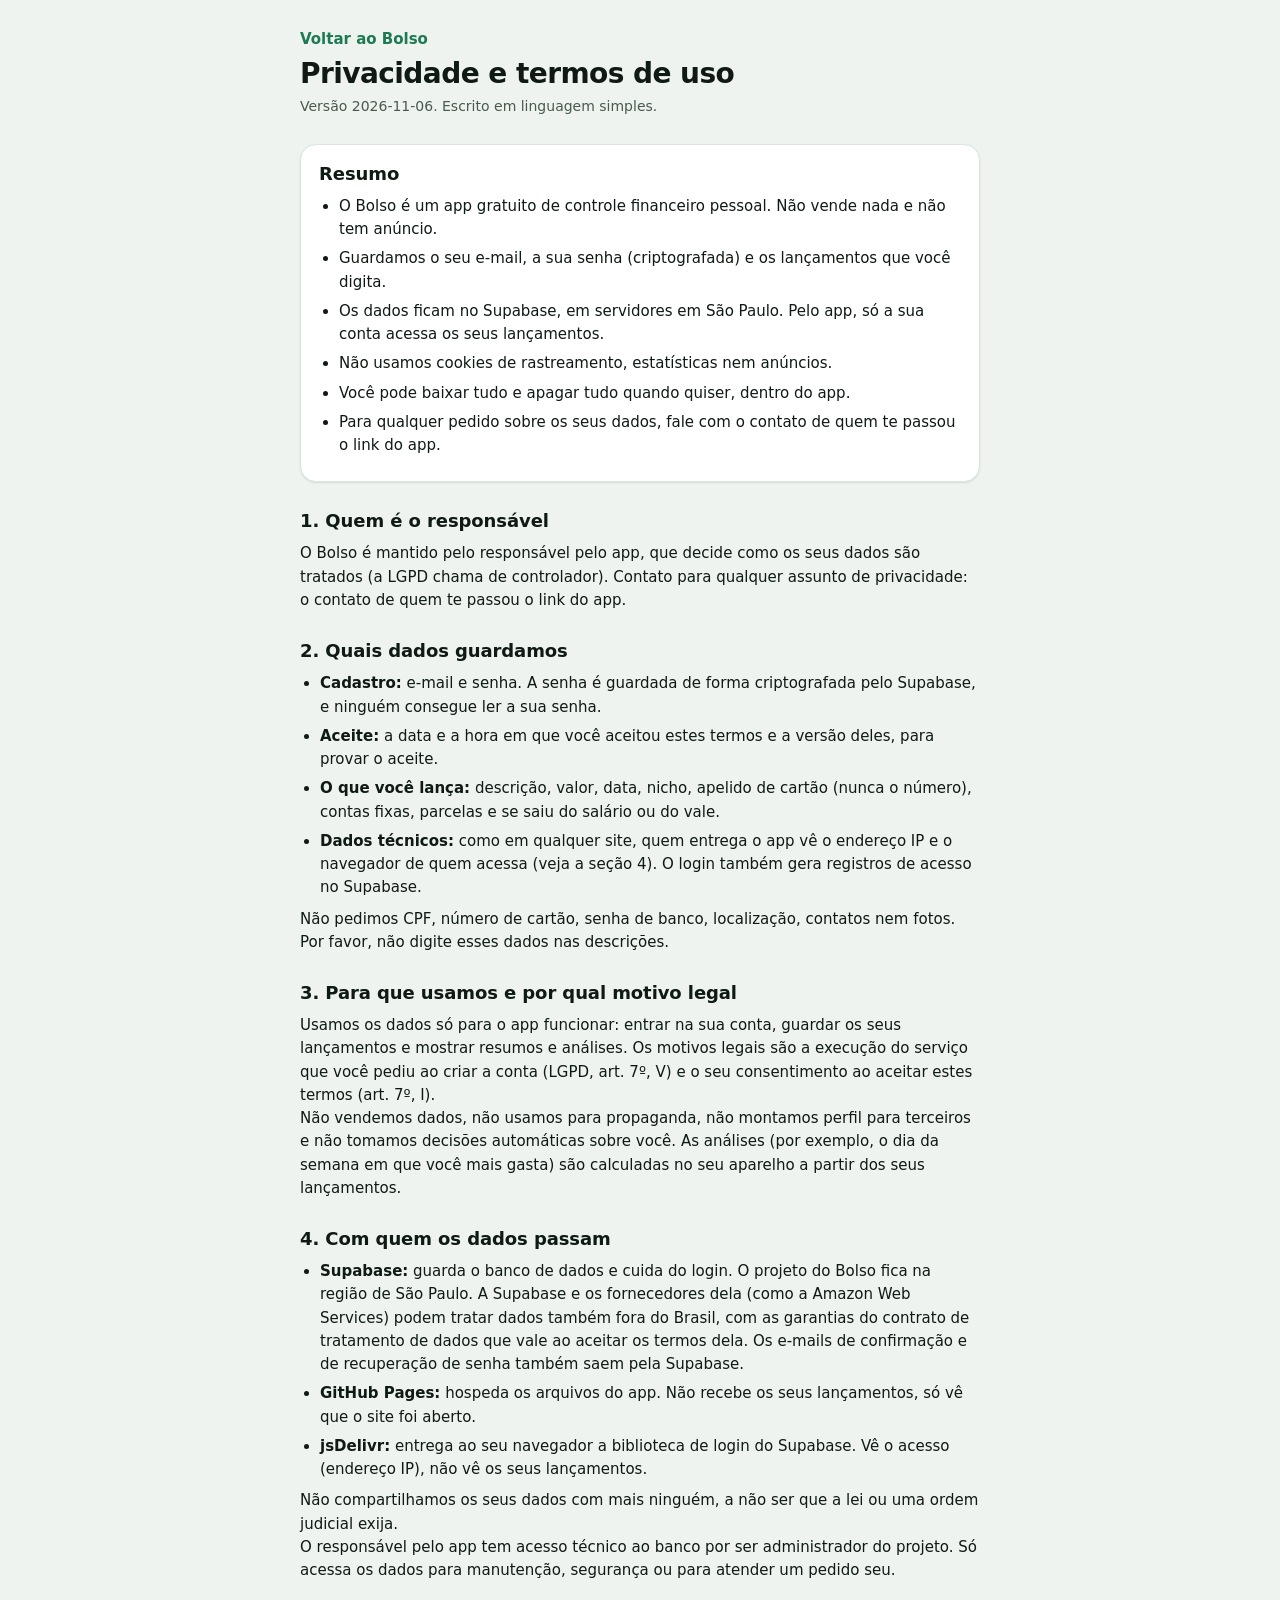
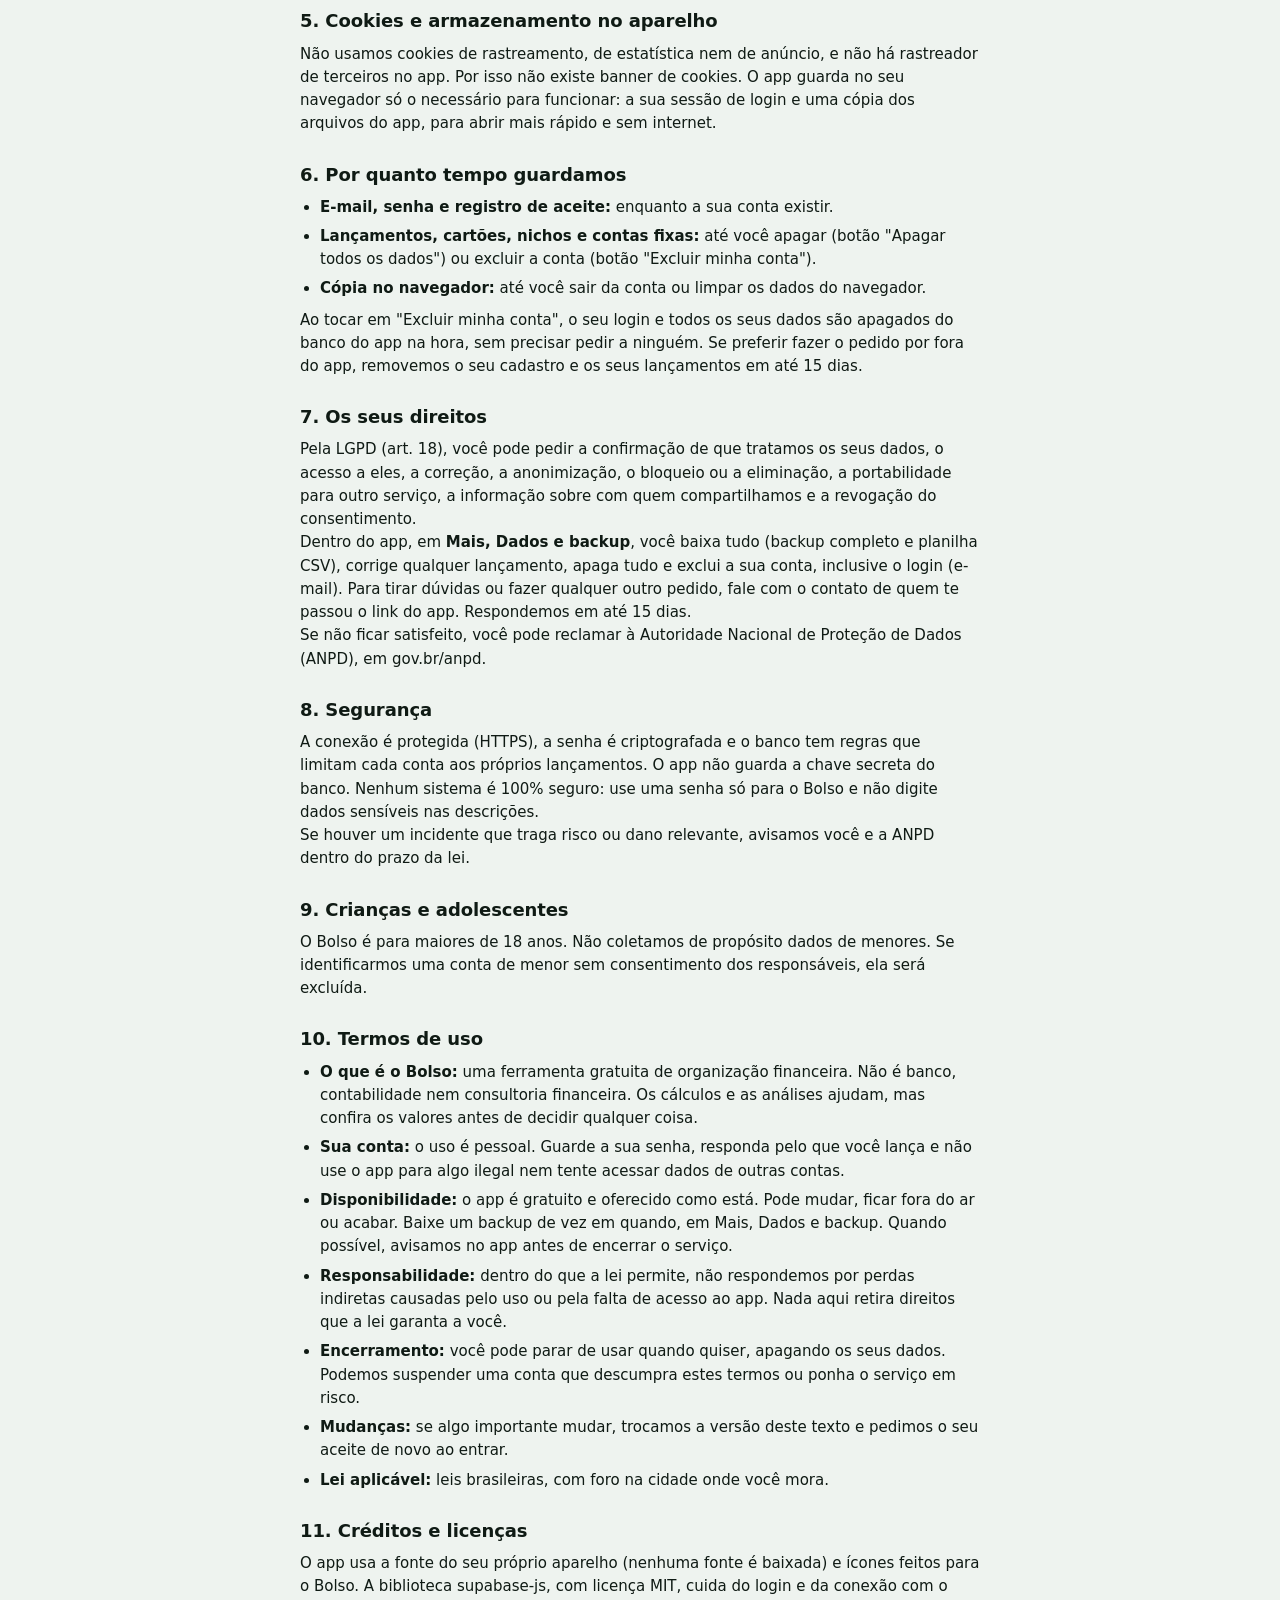
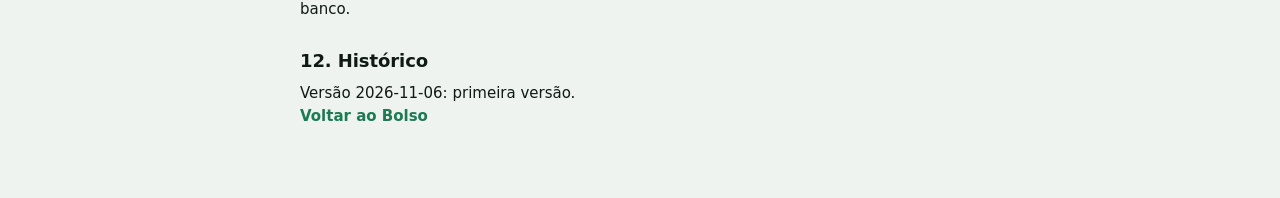
==== commit f1aaebd1: "Política de privacidade: a exclusão da conta agora é feita no app (#23) Parte 3 de 6 do #23. Textos " ====
--- a/privacidade.html
+++ b/privacidade.html
@@ -70,16 +70,16 @@
       <h2 id="s6">6. Por quanto tempo guardamos</h2>
       <ul>
         <li><b>E-mail, senha e registro de aceite:</b> enquanto a sua conta existir.</li>
-        <li><b>Lançamentos, cartões, nichos e contas fixas:</b> até você apagar (botão "Apagar todos os dados") ou pedir a exclusão da conta.</li>
+        <li><b>Lançamentos, cartões, nichos e contas fixas:</b> até você apagar (botão "Apagar todos os dados") ou excluir a conta (botão "Excluir minha conta").</li>
         <li><b>Cópia no navegador:</b> até você sair da conta ou limpar os dados do navegador.</li>
       </ul>
-      <p>Pedido de exclusão da conta: removemos o seu cadastro e os seus lançamentos em até 15 dias.</p>
+      <p>Ao tocar em "Excluir minha conta", o seu login e todos os seus dados são apagados do banco do app na hora, sem precisar pedir a ninguém. Se preferir fazer o pedido por fora do app, removemos o seu cadastro e os seus lançamentos em até 15 dias.</p>
     </section>
 
     <section aria-labelledby="s7">
       <h2 id="s7">7. Os seus direitos</h2>
       <p>Pela LGPD (art. 18), você pode pedir a confirmação de que tratamos os seus dados, o acesso a eles, a correção, a anonimização, o bloqueio ou a eliminação, a portabilidade para outro serviço, a informação sobre com quem compartilhamos e a revogação do consentimento.</p>
-      <p>Dentro do app, em <b>Mais, Dados e backup</b>, você baixa tudo (backup completo e planilha CSV), corrige qualquer lançamento e apaga tudo. Para excluir também o seu login (e-mail) ou para qualquer outro pedido, fale com <span class="contato">o contato de quem te passou o link do app</span>. Respondemos em até 15 dias.</p>
+      <p>Dentro do app, em <b>Mais, Dados e backup</b>, você baixa tudo (backup completo e planilha CSV), corrige qualquer lançamento, apaga tudo e exclui a sua conta, inclusive o login (e-mail). Para tirar dúvidas ou fazer qualquer outro pedido, fale com <span class="contato">o contato de quem te passou o link do app</span>. Respondemos em até 15 dias.</p>
       <p>Se não ficar satisfeito, você pode reclamar à Autoridade Nacional de Proteção de Dados (ANPD), em gov.br/anpd.</p>
     </section>
 
--- a/styles.css
+++ b/styles.css
@@ -18,6 +18,7 @@
   --src-salario: #2a78d6;
   --src-vale: #eb6834;
   --src-outra: #6b7d71;
+  --src-definir: #a07a1c;
   --critical: #c93434;
   --good: #17703f;
   --warn: #b8470f;
@@ -39,6 +40,7 @@
     --brand-mid: #145038;
     --src-salario: #3987e5;
     --src-vale: #d95926;
+    --src-definir: #d1a847;
     --critical: #f08080;
     --good: #52c78f;
     --warn: #ec835a;
@@ -175,6 +177,18 @@
 .empty-box { padding: 28px 16px; text-align: center; color: var(--ink2); border: 1px dashed var(--axis); border-radius: 16px; margin: 16px 0; }
 .empty-line { color: var(--ink2); font-size: 14px; }
 .range-note { margin: -4px 0 18px; color: var(--ink2); font-size: 14px; }
+
+/* Análises por renda: mês de renda, selo da medição e rendas que dá para tocar */
+.cycle-note { margin: -4px 0 8px; color: var(--ink2); font-size: 14px; }
+.cycle-meta { display: flex; align-items: center; flex-wrap: wrap; gap: 4px 10px; margin: 0 0 16px; }
+.seal { display: inline-flex; align-items: center; gap: 5px; padding: 1px 10px; border-radius: 999px; border: 1px solid var(--line); background: var(--surface); font-size: 12.5px; font-weight: 650; line-height: 1.7; }
+.seal.partial { color: var(--warn); border-color: color-mix(in srgb, var(--warn) 40%, var(--line)); }
+.seal.closed { color: var(--good); border-color: color-mix(in srgb, var(--good) 40%, var(--line)); }
+.seal.adjust { color: var(--ink2); border-style: dashed; }
+.seal-note { font-size: 13px; color: var(--ink2); }
+.adjust-note { margin: -8px 0 16px; font-size: 13px; color: var(--ink2); overflow-wrap: anywhere; }
+.env.pick { cursor: pointer; margin: 0 -10px; padding-left: 10px; padding-right: 10px; border-radius: 12px; }
+.env.pick.on { background: color-mix(in srgb, var(--brand) 9%, var(--surface)); }
 
 /* ---------- Número principal ---------- */
 .hero-block { padding-bottom: 22px; border-bottom: 1px solid var(--line); }
@@ -395,3 +409,29 @@
 .when-few { display: flex; align-items: flex-start; gap: 8px; margin: 6px 0 4px; font-size: 13px; color: var(--ink2); }
 .when-few .ic { flex: none; margin-top: 1px; }
 .when-note { margin: 8px 0 12px; font-size: 12px; color: var(--ink2); }
+
+/* ---------- Privacidade e aceite ---------- */
+.consent { display: flex; align-items: flex-start; gap: 12px; margin: 0 0 12px; font-size: 14px; color: var(--ink2); }
+.consent input { width: 22px; height: 22px; flex: none; margin-top: 1px; accent-color: var(--brand); }
+.consent a, .doc a { color: var(--brand); font-weight: 600; text-underline-offset: 3px; }
+a.list-item { text-decoration: none; color: inherit; }
+.doc { max-width: 720px; margin: 0 auto; padding: 28px 20px 64px; }
+.doc h1 { margin: 8px 0 6px; }
+.doc h2 { margin: 0 0 8px; font-size: 18px; }
+.doc section { margin: 26px 0 0; }
+.doc p, .doc li { line-height: 1.55; }
+.doc ul { padding-left: 20px; margin: 8px 0; }
+.doc li { margin: 6px 0; }
+.doc-box { padding: 16px 18px; border: 1px solid var(--line); border-radius: 16px; background: var(--surface); box-shadow: var(--shadow); }
+.doc-box h2 { margin-top: 0; }
+.doc-back { margin: 0 0 6px; }
+
+/* Cartão com fatura: fechamento e vencimento lado a lado, janela da fatura */
+.two { display: grid; grid-template-columns: 1fr 1fr; gap: 12px; }
+.hint .link-btn { display: inline; padding: 0; min-height: 0; font-size: inherit; }
+.inv-total { display: flex; align-items: baseline; gap: 10px; flex-wrap: wrap; margin: 0 0 4px; }
+.inv-total b { font-size: 30px; font-weight: 700; letter-spacing: -.01em; }
+.inv-total span { color: var(--ink2); font-size: 14px; }
+.inv-dates { margin: 0 0 16px; }
+.inv-h { margin: 18px 0 4px; }
+.inv-list .tx { cursor: pointer; }
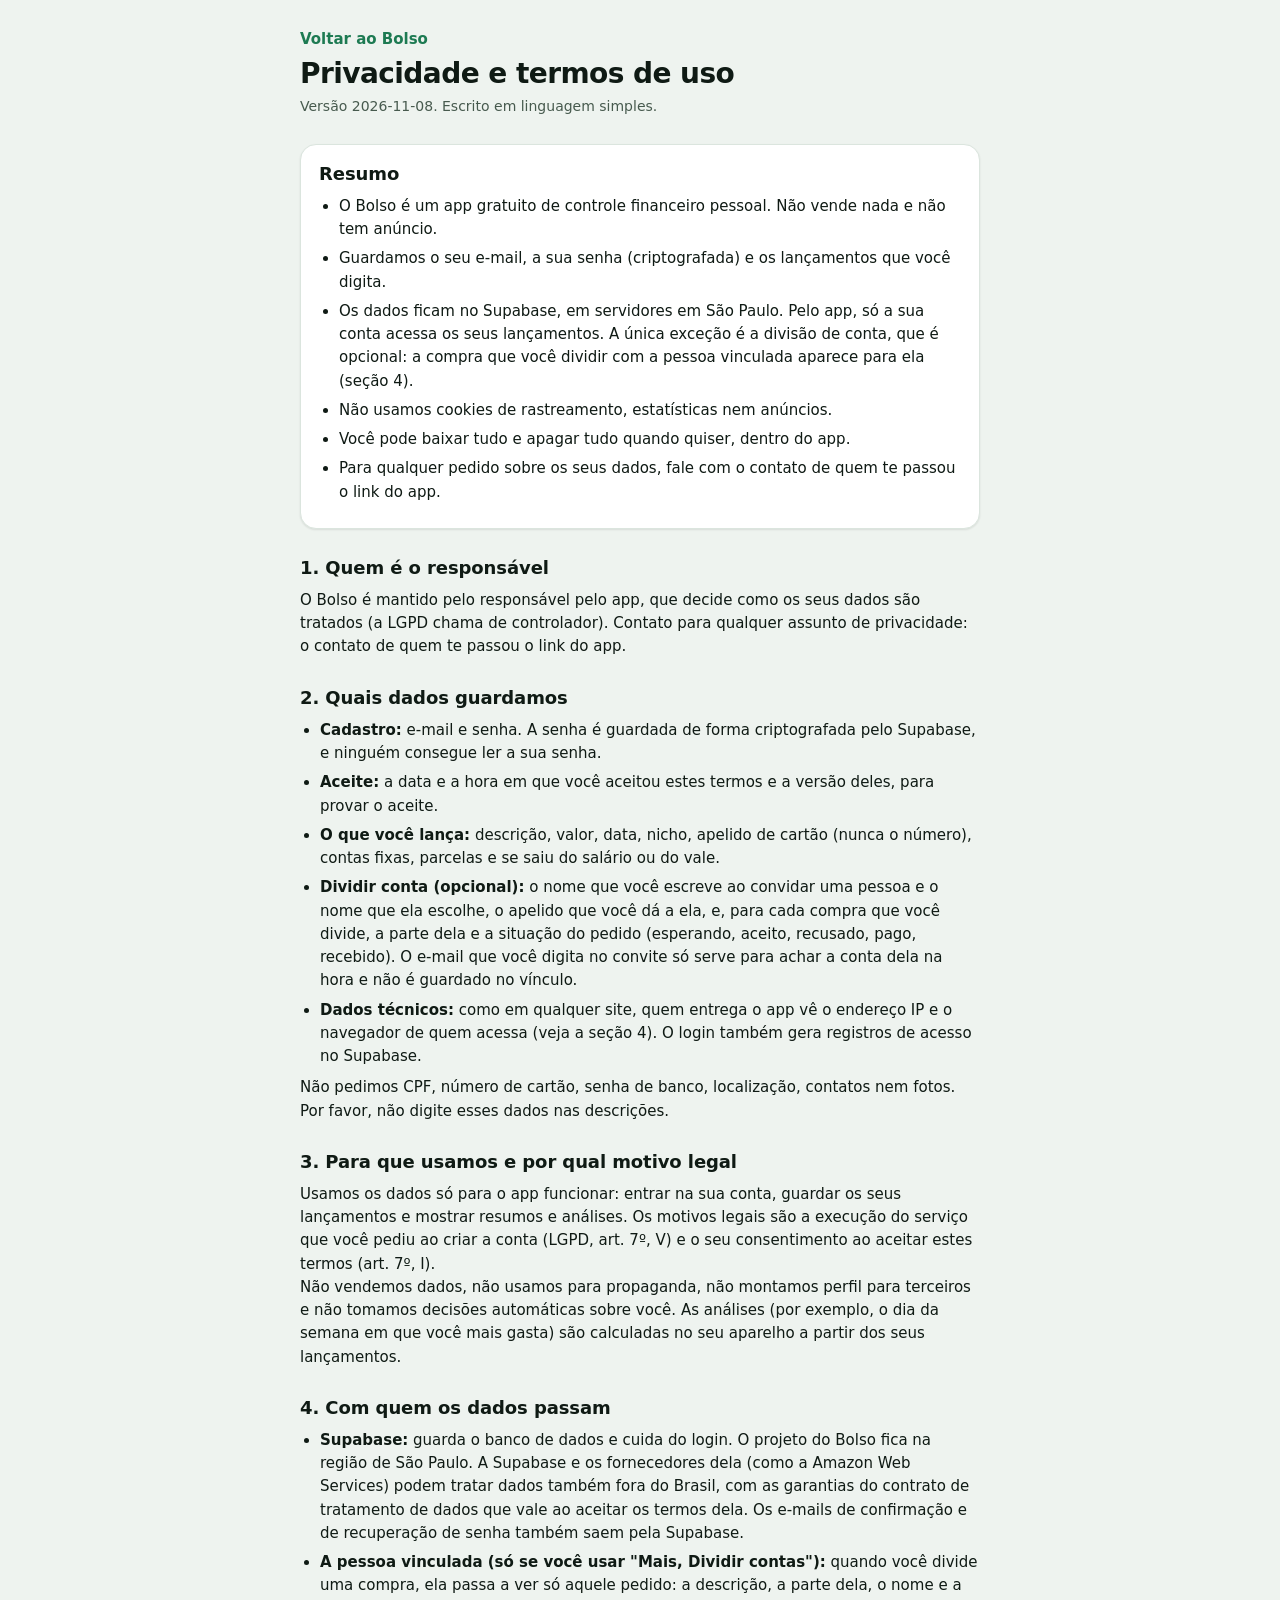
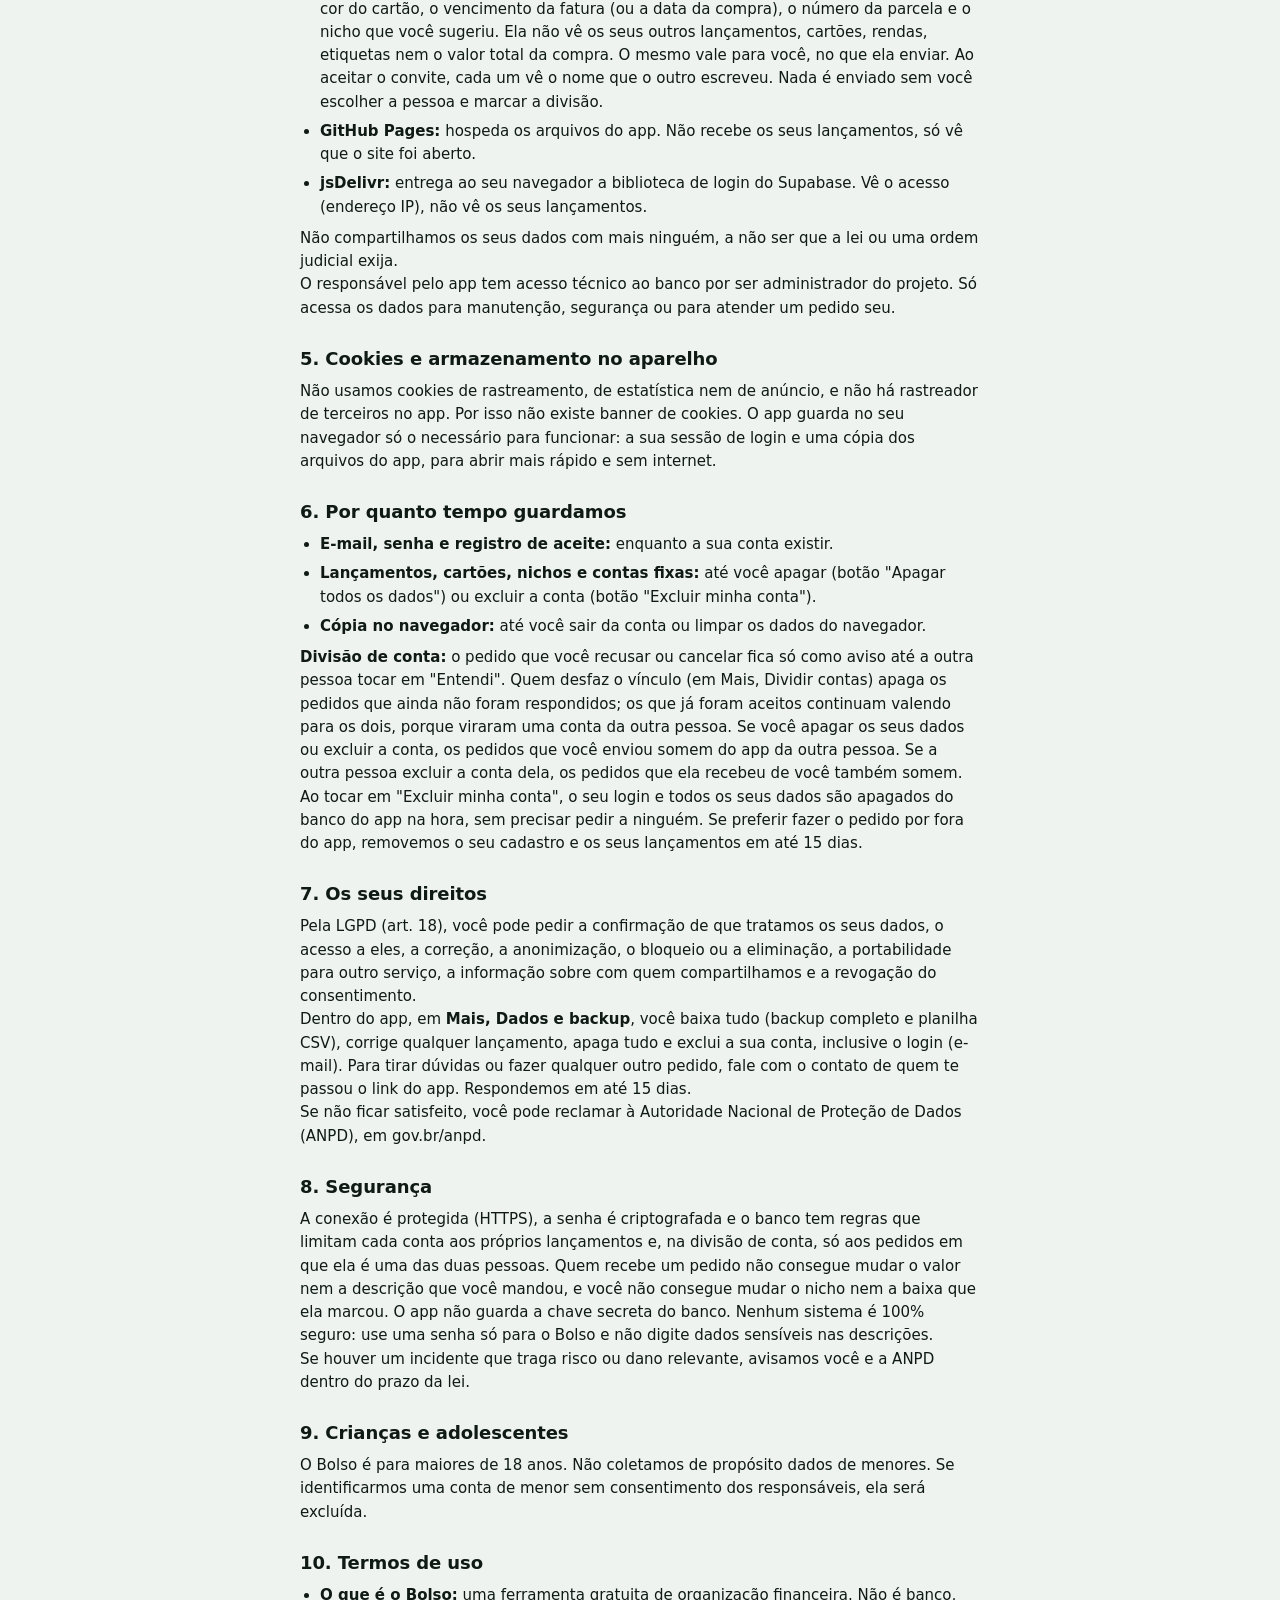
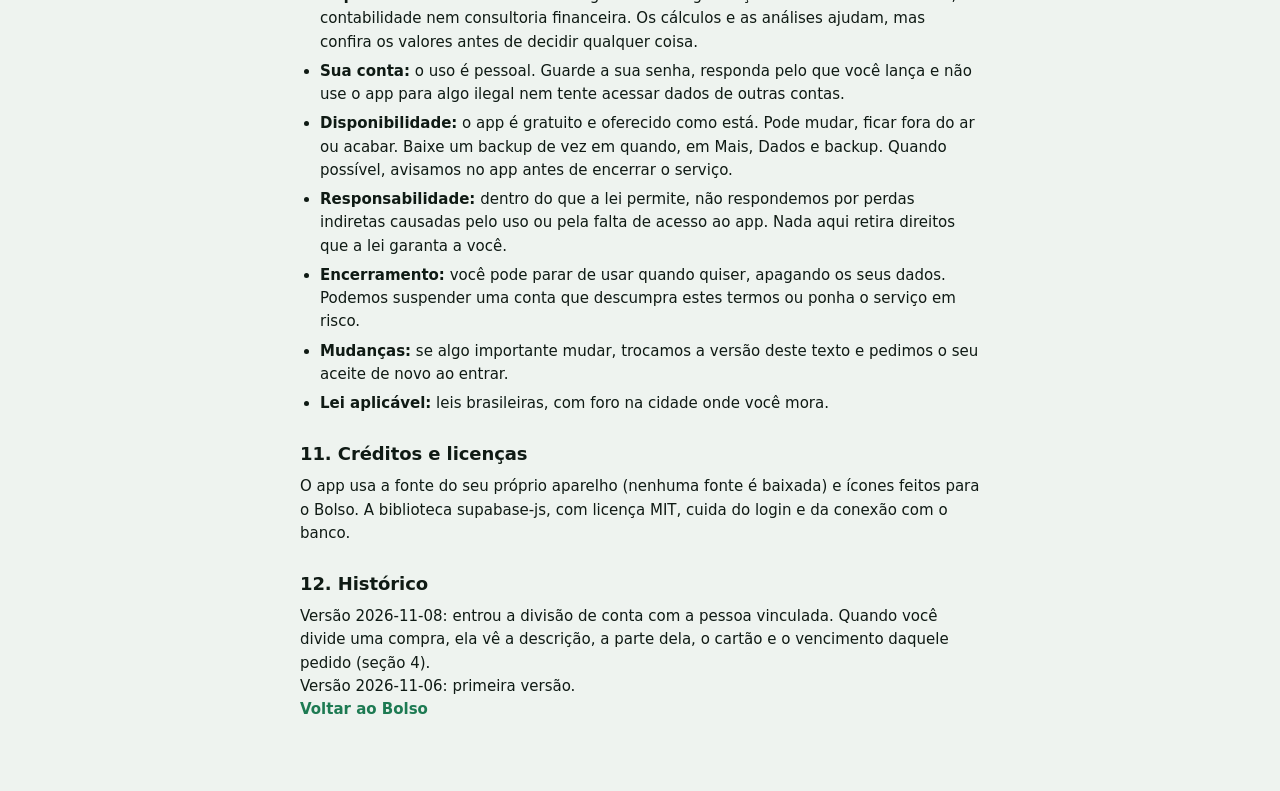
==== commit 6324d17b: "Dividir conta com a pessoa vinculada, com convite, aceite e baixa (ponto 5 da planilha) O que a outr" ====
--- a/privacidade.html
+++ b/privacidade.html
@@ -21,7 +21,7 @@
       <ul>
         <li>O Bolso é um app gratuito de controle financeiro pessoal. Não vende nada e não tem anúncio.</li>
         <li>Guardamos o seu e-mail, a sua senha (criptografada) e os lançamentos que você digita.</li>
-        <li>Os dados ficam no Supabase, em servidores em São Paulo. Pelo app, só a sua conta acessa os seus lançamentos.</li>
+        <li>Os dados ficam no Supabase, em servidores em São Paulo. Pelo app, só a sua conta acessa os seus lançamentos. A única exceção é a divisão de conta, que é opcional: a compra que você dividir com a pessoa vinculada aparece para ela (seção 4).</li>
         <li>Não usamos cookies de rastreamento, estatísticas nem anúncios.</li>
         <li>Você pode baixar tudo e apagar tudo quando quiser, dentro do app.</li>
         <li>Para qualquer pedido sobre os seus dados, fale com <span class="contato">o contato de quem te passou o link do app</span>.</li>
@@ -39,6 +39,7 @@
         <li><b>Cadastro:</b> e-mail e senha. A senha é guardada de forma criptografada pelo Supabase, e ninguém consegue ler a sua senha.</li>
         <li><b>Aceite:</b> a data e a hora em que você aceitou estes termos e a versão deles, para provar o aceite.</li>
         <li><b>O que você lança:</b> descrição, valor, data, nicho, apelido de cartão (nunca o número), contas fixas, parcelas e se saiu do salário ou do vale.</li>
+        <li><b>Dividir conta (opcional):</b> o nome que você escreve ao convidar uma pessoa e o nome que ela escolhe, o apelido que você dá a ela, e, para cada compra que você divide, a parte dela e a situação do pedido (esperando, aceito, recusado, pago, recebido). O e-mail que você digita no convite só serve para achar a conta dela na hora e não é guardado no vínculo.</li>
         <li><b>Dados técnicos:</b> como em qualquer site, quem entrega o app vê o endereço IP e o navegador de quem acessa (veja a seção 4). O login também gera registros de acesso no Supabase.</li>
       </ul>
       <p>Não pedimos CPF, número de cartão, senha de banco, localização, contatos nem fotos. Por favor, não digite esses dados nas descrições.</p>
@@ -54,6 +55,7 @@
       <h2 id="s4">4. Com quem os dados passam</h2>
       <ul>
         <li><b>Supabase:</b> guarda o banco de dados e cuida do login. O projeto do Bolso fica na região de São Paulo. A Supabase e os fornecedores dela (como a Amazon Web Services) podem tratar dados também fora do Brasil, com as garantias do contrato de tratamento de dados que vale ao aceitar os termos dela. Os e-mails de confirmação e de recuperação de senha também saem pela Supabase.</li>
+        <li><b>A pessoa vinculada (só se você usar "Mais, Dividir contas"):</b> quando você divide uma compra, ela passa a ver só aquele pedido: a descrição, a parte dela, o nome e a cor do cartão, o vencimento da fatura (ou a data da compra), o número da parcela e o nicho que você sugeriu. Ela não vê os seus outros lançamentos, cartões, rendas, etiquetas nem o valor total da compra. O mesmo vale para você, no que ela enviar. Ao aceitar o convite, cada um vê o nome que o outro escreveu. Nada é enviado sem você escolher a pessoa e marcar a divisão.</li>
         <li><b>GitHub Pages:</b> hospeda os arquivos do app. Não recebe os seus lançamentos, só vê que o site foi aberto.</li>
         <li><b>jsDelivr:</b> entrega ao seu navegador a biblioteca de login do Supabase. Vê o acesso (endereço IP), não vê os seus lançamentos.</li>
       </ul>
@@ -73,6 +75,7 @@
         <li><b>Lançamentos, cartões, nichos e contas fixas:</b> até você apagar (botão "Apagar todos os dados") ou excluir a conta (botão "Excluir minha conta").</li>
         <li><b>Cópia no navegador:</b> até você sair da conta ou limpar os dados do navegador.</li>
       </ul>
+      <p><b>Divisão de conta:</b> o pedido que você recusar ou cancelar fica só como aviso até a outra pessoa tocar em "Entendi". Quem desfaz o vínculo (em Mais, Dividir contas) apaga os pedidos que ainda não foram respondidos; os que já foram aceitos continuam valendo para os dois, porque viraram uma conta da outra pessoa. Se você apagar os seus dados ou excluir a conta, os pedidos que você enviou somem do app da outra pessoa. Se a outra pessoa excluir a conta dela, os pedidos que ela recebeu de você também somem.</p>
       <p>Ao tocar em "Excluir minha conta", o seu login e todos os seus dados são apagados do banco do app na hora, sem precisar pedir a ninguém. Se preferir fazer o pedido por fora do app, removemos o seu cadastro e os seus lançamentos em até 15 dias.</p>
     </section>
 
@@ -85,7 +88,7 @@
 
     <section aria-labelledby="s8">
       <h2 id="s8">8. Segurança</h2>
-      <p>A conexão é protegida (HTTPS), a senha é criptografada e o banco tem regras que limitam cada conta aos próprios lançamentos. O app não guarda a chave secreta do banco. Nenhum sistema é 100% seguro: use uma senha só para o Bolso e não digite dados sensíveis nas descrições.</p>
+      <p>A conexão é protegida (HTTPS), a senha é criptografada e o banco tem regras que limitam cada conta aos próprios lançamentos e, na divisão de conta, só aos pedidos em que ela é uma das duas pessoas. Quem recebe um pedido não consegue mudar o valor nem a descrição que você mandou, e você não consegue mudar o nicho nem a baixa que ela marcou. O app não guarda a chave secreta do banco. Nenhum sistema é 100% seguro: use uma senha só para o Bolso e não digite dados sensíveis nas descrições.</p>
       <p>Se houver um incidente que traga risco ou dano relevante, avisamos você e a ANPD dentro do prazo da lei.</p>
     </section>
 
@@ -114,6 +117,7 @@
 
     <section aria-labelledby="s12">
       <h2 id="s12">12. Histórico</h2>
+      <p>Versão 2026-11-08: entrou a divisão de conta com a pessoa vinculada. Quando você divide uma compra, ela vê a descrição, a parte dela, o cartão e o vencimento daquele pedido (seção 4).</p>
       <p>Versão 2026-11-06: primeira versão.</p>
     </section>
 
--- a/styles.css
+++ b/styles.css
@@ -234,6 +234,20 @@
 .rank-bar { height: 8px; margin-top: 7px; }
 .rank-bar i { display: block; height: 100%; min-width: 2px; border-radius: 0 4px 4px 0; background: var(--muted); }
 .rank-bar i.top { background: var(--ink); }
+
+/* Parcelas: compras parceladas de todos os cartões */
+.par-filter { margin-bottom: 14px; }
+.par-sum { margin: 4px 0 22px; }
+.plans { list-style: none; margin: 0; padding: 0; }
+.plan { padding: 14px 0; border-bottom: 1px solid var(--line); }
+.plan-top { display: flex; align-items: center; gap: 10px; }
+.plan-name { flex: 1; min-width: 0; font-size: 16px; overflow-wrap: anywhere; }
+.plan-sub { margin: 6px 0 0 40px; font-size: 14px; color: var(--ink2); }
+.plan-card { display: inline-flex; align-items: center; gap: 5px; margin-right: 4px; font-weight: 600; color: var(--ink); }
+.plan .rank-bar { margin: 8px 0 0 40px; border-radius: 4px; background: color-mix(in srgb, var(--ink) 8%, var(--bg)); }
+.plan .rank-bar i { background: var(--ink); }
+.plan-foot { margin: 6px 0 0 40px; font-size: 13px; color: var(--ink2); }
+.plan:last-child { border-bottom: 0; }
 .ico { display: grid; place-items: center; flex: none; width: 40px; height: 40px; border-radius: 12px; font-size: 20px; line-height: 1; background: color-mix(in srgb, var(--ink) 6%, var(--bg)); }
 .ico .ic { width: 20px; height: 20px; }
 .ico.sm { width: 30px; height: 30px; border-radius: 9px; font-size: 16px; }
@@ -254,8 +268,9 @@
   padding: 6px 10px; border-radius: 8px; background: var(--ink); color: var(--bg); font-size: 12px; white-space: nowrap;
   opacity: 0; pointer-events: none; z-index: 2;
 }
-.col:first-child::after { left: 0; transform: none; }
-.col:last-child::after { left: auto; right: 0; transform: none; }
+/* a dica de cada coluna não pode passar da borda: as 3 primeiras abrem para a direita e as 3 últimas para a esquerda */
+.col:nth-child(-n+3)::after { left: 0; transform: none; }
+.col:nth-last-child(-n+3)::after { left: auto; right: 0; transform: none; }
 .col:hover::after, .col:focus::after { opacity: 1; }
 .cols-x { margin-left: 42px; }
 .cols-x-in { display: grid; grid-template-columns: repeat(var(--n), 1fr); margin-top: 6px; text-align: center; font-size: 11px; color: var(--ink2); }
@@ -295,7 +310,7 @@
 .sum-line { display: flex; flex-wrap: wrap; gap: 4px 16px; margin: 18px 0 0; font-size: 14px; color: var(--ink2); }
 .day h3 { display: flex; justify-content: space-between; gap: 12px; margin-top: 22px; padding-bottom: 6px; border-bottom: 1px solid var(--axis); font-size: 13px; font-weight: 600; color: var(--ink2); }
 .tx { display: grid; grid-template-columns: 40px minmax(0, 1fr) auto; align-items: center; gap: 12px; padding: 12px 0; border-bottom: 1px solid var(--line); cursor: pointer; }
-.tx-main { display: grid; gap: 5px; min-width: 0; }
+.tx-main { display: grid; grid-template-columns: minmax(0, 1fr); gap: 5px; min-width: 0; }
 .tx-desc { font-weight: 600; overflow-wrap: anywhere; }
 .tx-meta { display: flex; flex-wrap: wrap; gap: 5px; }
 .chip { display: inline-flex; align-items: center; gap: 5px; max-width: 100%; padding: 1px 8px; border-radius: 999px; border: 1px solid var(--line); background: var(--surface); font-size: 12px; line-height: 1.6; color: var(--ink2); overflow-wrap: anywhere; }
@@ -435,3 +450,39 @@
 .inv-dates { margin: 0 0 16px; }
 .inv-h { margin: 18px 0 4px; }
 .inv-list .tx { cursor: pointer; }
+
+/* Etiqueta no formulário de lançamento: atalhos e aviso com respiro */
+#tag-chips { margin-top: 2px; }
+.tag-hint { margin-top: 10px; }
+.tag-sum { grid-template-columns: repeat(auto-fit, minmax(min(100%, 142px), 1fr)); } /* valores de milhão não podem estourar a caixa */
+.tag-h2 { margin: 22px 2px 10px; }
+.tag-chip > span { min-width: 0; overflow: hidden; text-overflow: ellipsis; white-space: nowrap; } /* nome longo vira uma linha só, em vez de quebrar letra por letra */
+.tag-chip .ic { flex: none; }
+
+/* Dividir conta com outra pessoa: pedidos, avisos e "A receber" */
+.req-list { list-style: none; padding: 0; margin: 0; }
+.req { padding: 12px 0; border-bottom: 1px solid var(--line); }
+.req:first-child { padding-top: 4px; }
+.req:last-child { border-bottom: 0; padding-bottom: 0; }
+.req-top { display: flex; justify-content: space-between; align-items: baseline; gap: 12px; }
+.req-desc { min-width: 0; overflow-wrap: anywhere; }
+.req-amt { flex: none; }
+.req-meta { margin: 4px 0 10px; font-size: 14px; color: var(--ink2); overflow-wrap: anywhere; }
+.req-changed { display: flex; align-items: center; gap: 6px; margin: -2px 0 10px; font-size: 13px; font-weight: 600; color: var(--warn); }
+.req-actions { display: flex; flex-wrap: wrap; gap: 8px; }
+.recv + .recv { margin-top: 12px; padding-top: 12px; border-top: 1px solid var(--line); }
+.recv-head { display: flex; justify-content: space-between; align-items: baseline; gap: 12px; margin-bottom: 2px; }
+.recv-head b:first-child { min-width: 0; overflow-wrap: anywhere; }
+.recv-items { list-style: none; padding: 0; margin: 0 0 8px; }
+.recv-item { display: grid; grid-template-columns: minmax(0, 1fr) auto; grid-template-areas: "main amt" "btn btn"; column-gap: 12px; align-items: start; padding: 8px 0; border-top: 1px solid var(--line); }
+.recv-item:first-child { border-top: 0; }
+.recv-main { grid-area: main; display: grid; gap: 1px; min-width: 0; cursor: pointer; padding: 4px 0; }
+.recv-item .due-amt { grid-area: amt; padding-top: 4px; }
+.recv-item .btn { grid-area: btn; justify-self: end; margin-top: 4px; }
+.due-when.ok { color: var(--good); font-weight: 600; }
+.share-sum { margin: 0 0 16px; }
+
+/* situação da parte da outra pessoa: o texto diz quem e quanto, então quebra em duas linhas em vez de ser cortado */
+.split-chip { align-items: flex-start; border-radius: 14px; padding-top: 2px; padding-bottom: 2px; }
+.split-chip > svg { flex: none; margin-top: 4px; }
+.split-chip > span { min-width: 0; overflow-wrap: break-word; }
